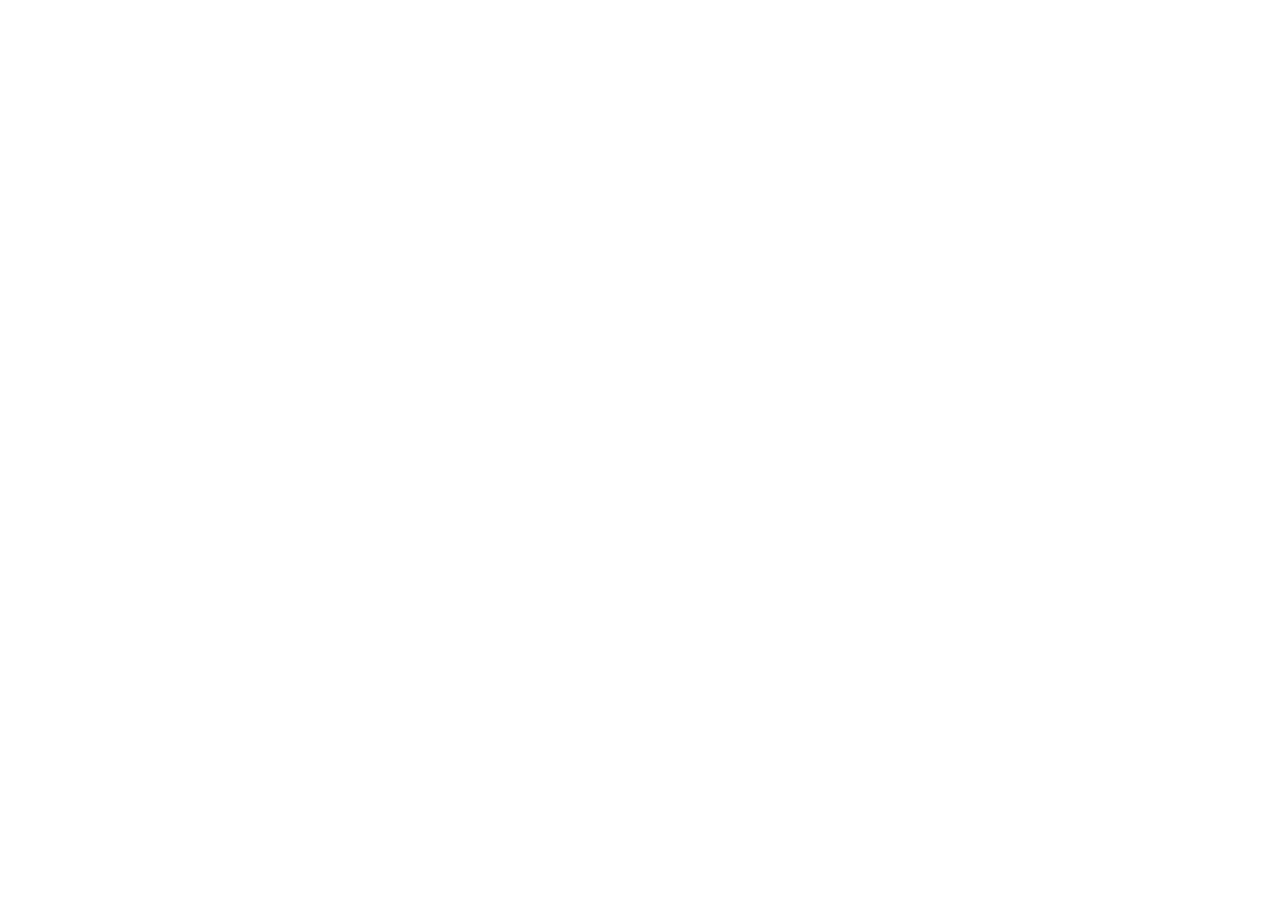
==== index.html @ 4b4266b7 "Nest 1.3 web app" ====
<!doctype html>
<html lang="en">
  <head>
    <meta charset="UTF-8" />
    <link rel="icon" type="image/svg+xml" href="favicon.svg" />
    <!-- Full-bleed, no transparency: iOS rounds the corners itself and would
         paint transparent pixels black. -->
    <link rel="apple-touch-icon" sizes="180x180" href="apple-touch-icon.png" />
    <meta name="viewport" content="width=device-width, initial-scale=1.0, viewport-fit=cover" />
    <meta name="theme-color" content="#002b36" />
    <!-- Installed-app behaviour on iPhone / iPad ("Add to Home Screen"). -->
    <meta name="apple-mobile-web-app-capable" content="yes" />
    <meta name="mobile-web-app-capable" content="yes" />
    <meta name="apple-mobile-web-app-title" content="Nest" />
    <!-- "default" keeps the status bar readable on light and dark themes alike;
         the app content starts below it. -->
    <meta name="apple-mobile-web-app-status-bar-style" content="default" />
    <meta name="application-name" content="Nest" />
    <meta name="format-detection" content="telephone=no" />
    <script>
      // Apply the saved theme before first paint. Without this, React applies
      // the theme in an effect *after* the first render, so a dark-themed user
      // sees a white flash on every load.
      (function () {
        try {
          var raw = localStorage.getItem('nest.settings.v1');
          var s = raw ? JSON.parse(raw) : {};
          var theme = s.theme;
          if (s.themeMode === 'system') {
            var dark = window.matchMedia && window.matchMedia('(prefers-color-scheme: dark)').matches;
            theme = dark ? s.themeDark || 'solarized' : s.themeLight || 'light';
          }
          document.documentElement.setAttribute('data-theme', theme || 'solarized');
        } catch (e) {
          document.documentElement.setAttribute('data-theme', 'solarized');
        }
      })();
    </script>
    <meta
      name="description"
      content="Nest — a note-taking app where folders, notes and canvases nest infinitely. Local-first, fast, private. Works offline on phone and desktop."
    />
    <title>Nest</title>
    <script type="module" crossorigin src="./assets/index-jEzFfhFA.js"></script>
    <link rel="stylesheet" crossorigin href="./assets/index-BgRoJU7R.css">
  <link rel="manifest" href="./manifest.webmanifest"></head>
  <body>
    <div id="root"></div>
  </body>
</html>
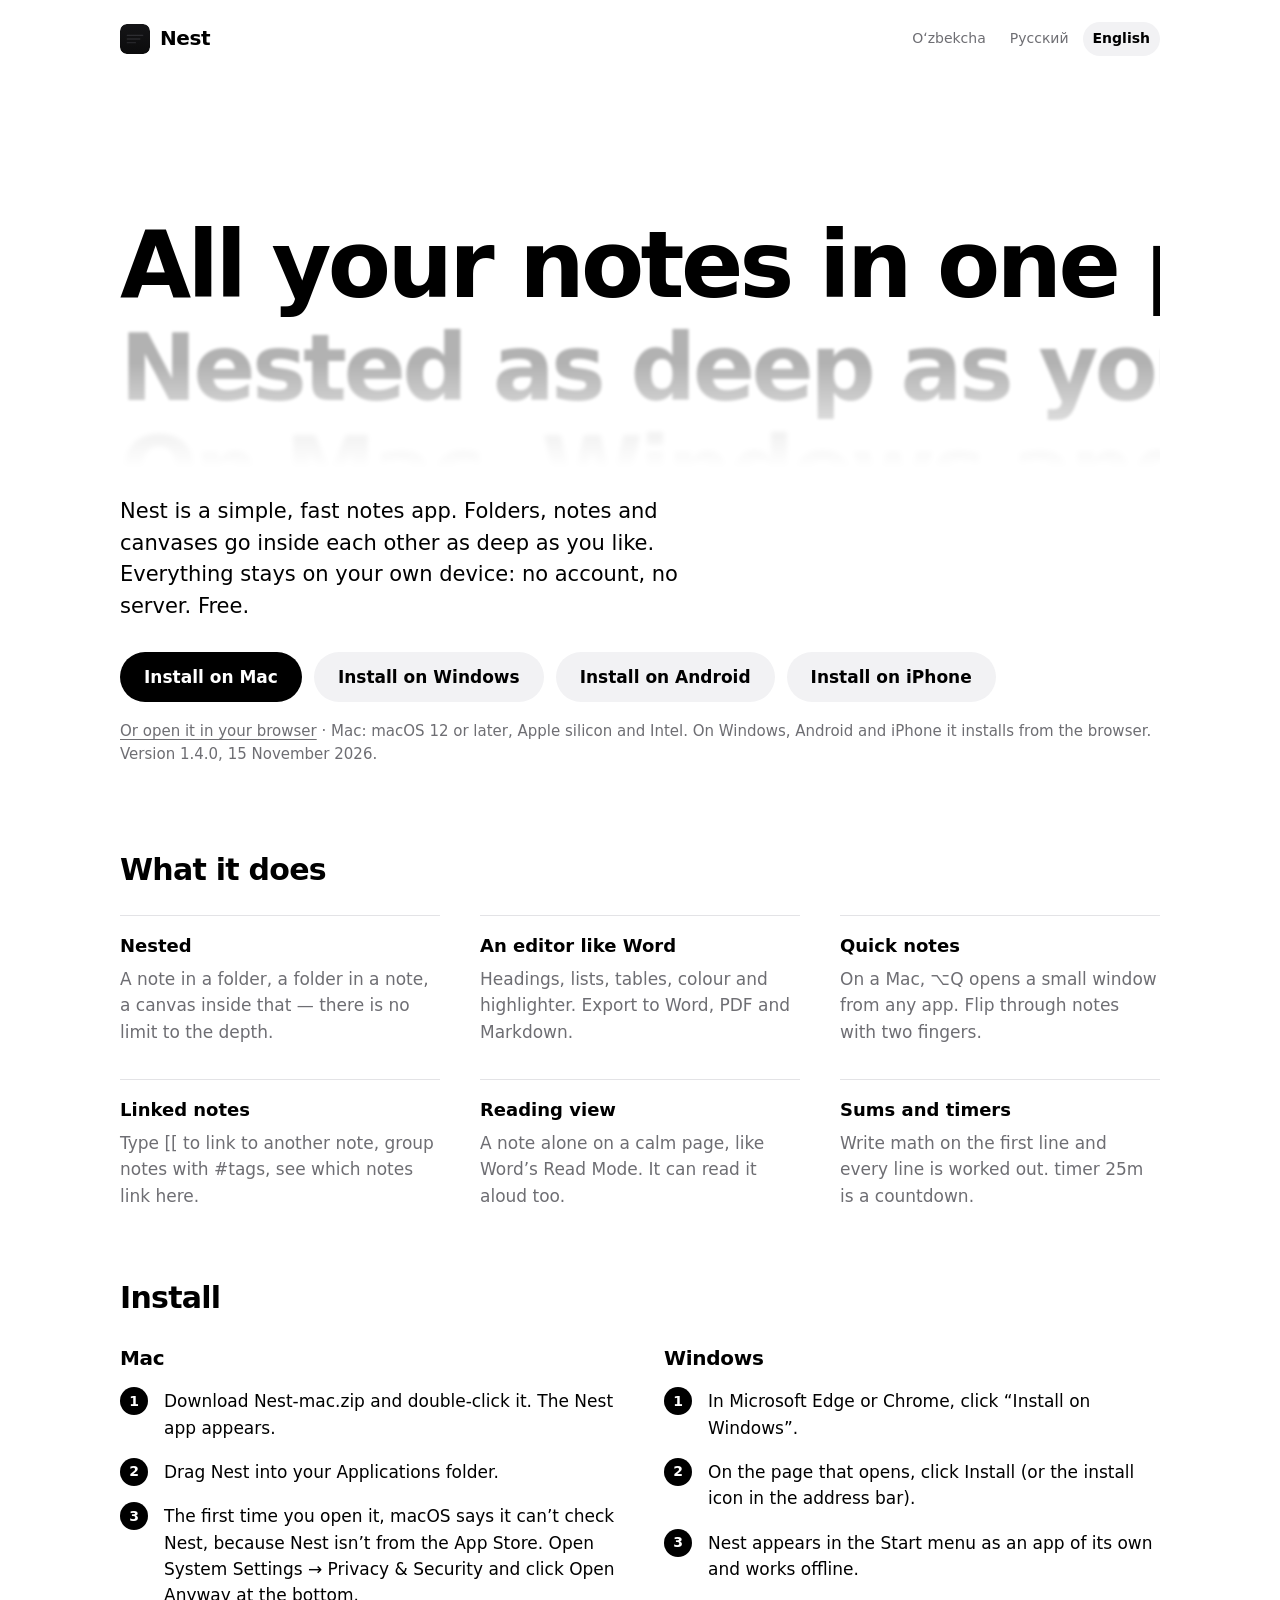
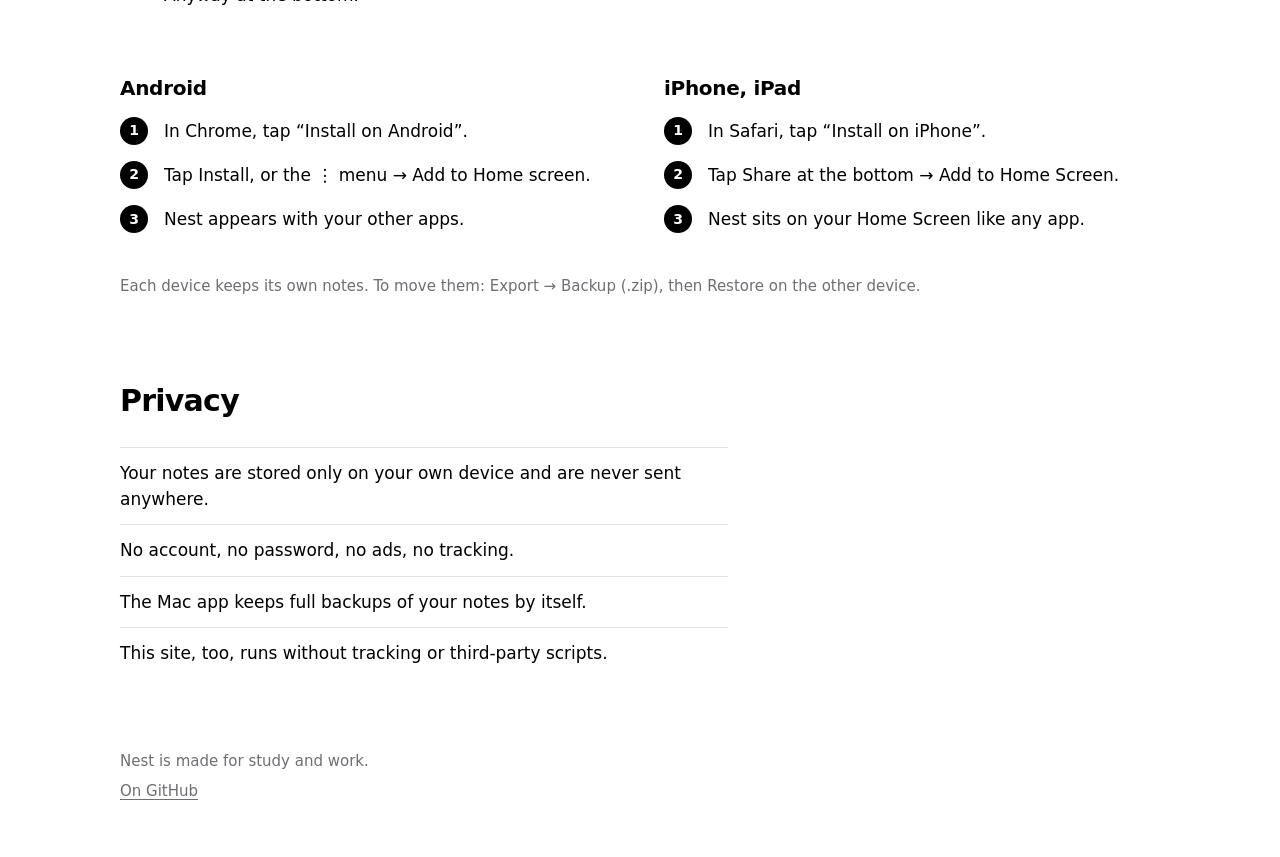
==== commit 0a0549ee: "Nest website: about + install for Mac, Windows, Android, iPhone; the app moves to app/" ====
--- a/index.html
+++ b/index.html
@@ -1,50 +1,168 @@
 <!doctype html>
-<html lang="en">
+<html lang="uz">
   <head>
-    <meta charset="UTF-8" />
-    <link rel="icon" type="image/svg+xml" href="favicon.svg" />
-    <!-- Full-bleed, no transparency: iOS rounds the corners itself and would
-         paint transparent pixels black. -->
-    <link rel="apple-touch-icon" sizes="180x180" href="apple-touch-icon.png" />
-    <meta name="viewport" content="width=device-width, initial-scale=1.0, viewport-fit=cover" />
-    <meta name="theme-color" content="#002b36" />
-    <!-- Installed-app behaviour on iPhone / iPad ("Add to Home Screen"). -->
-    <meta name="apple-mobile-web-app-capable" content="yes" />
-    <meta name="mobile-web-app-capable" content="yes" />
-    <meta name="apple-mobile-web-app-title" content="Nest" />
-    <!-- "default" keeps the status bar readable on light and dark themes alike;
-         the app content starts below it. -->
-    <meta name="apple-mobile-web-app-status-bar-style" content="default" />
-    <meta name="application-name" content="Nest" />
-    <meta name="format-detection" content="telephone=no" />
-    <script>
-      // Apply the saved theme before first paint. Without this, React applies
-      // the theme in an effect *after* the first render, so a dark-themed user
-      // sees a white flash on every load.
-      (function () {
-        try {
-          var raw = localStorage.getItem('nest.settings.v1');
-          var s = raw ? JSON.parse(raw) : {};
-          var theme = s.theme;
-          if (s.themeMode === 'system') {
-            var dark = window.matchMedia && window.matchMedia('(prefers-color-scheme: dark)').matches;
-            theme = dark ? s.themeDark || 'solarized' : s.themeLight || 'light';
-          }
-          document.documentElement.setAttribute('data-theme', theme || 'solarized');
-        } catch (e) {
-          document.documentElement.setAttribute('data-theme', 'solarized');
-        }
-      })();
-    </script>
+    <meta charset="utf-8" />
+    <meta name="viewport" content="width=device-width, initial-scale=1" />
+    <meta name="color-scheme" content="light dark" />
+    <meta name="referrer" content="no-referrer" />
     <meta
       name="description"
-      content="Nest — a note-taking app where folders, notes and canvases nest infinitely. Local-first, fast, private. Works offline on phone and desktop."
+      content="Nest — ichma-ich qaydlar ilovasi: papka, qayd va kanvaslar bir-birining ichida. Internetsiz ishlaydi, qaydlar faqat qurilmangizda. Mac, Windows, Android va iPhone uchun bepul."
     />
-    <title>Nest</title>
-    <script type="module" crossorigin src="./assets/index-jEzFfhFA.js"></script>
-    <link rel="stylesheet" crossorigin href="./assets/index-BgRoJU7R.css">
-  <link rel="manifest" href="./manifest.webmanifest"></head>
+    <title data-i18n-title="title">Nest — qaydlar ilovasi: Mac, Windows, Android, iPhone</title>
+    <link rel="icon" type="image/svg+xml" href="assets/icon.svg" />
+    <link rel="apple-touch-icon" href="apple-touch-icon.png" />
+    <link rel="stylesheet" href="assets/style.css" />
+    <script>
+      // Nest installed from this address before the app moved to app/: open the app.
+      if (window.matchMedia('(display-mode: standalone)').matches || navigator.standalone === true) {
+        location.replace('app/' + location.hash);
+      }
+    </script>
+  </head>
   <body>
-    <div id="root"></div>
+    <header class="top">
+      <a class="brand" href="./">
+        <img src="assets/icon.svg" width="30" height="30" alt="" />
+        Nest
+      </a>
+      <nav class="langs" data-i18n-label="language" aria-label="Til">
+        <button type="button" data-lang="uz" aria-pressed="true">Oʻzbekcha</button>
+        <button type="button" data-lang="ru" aria-pressed="false">Русский</button>
+        <button type="button" data-lang="en" aria-pressed="false">English</button>
+      </nav>
+    </header>
+
+    <main>
+      <section class="hero">
+        <h1 class="sr-only" data-i18n="title">Nest — qaydlar ilovasi: Mac, Windows, Android, iPhone</h1>
+        <div class="lyrics" aria-hidden="true">
+          <ol>
+            <li data-i18n="lyric1">Qaydlaringiz bitta joyda.</li>
+            <li data-i18n="lyric2">Ichma-ich, istalgancha.</li>
+            <li data-i18n="lyric3">Mac, Windows va telefonda.</li>
+            <li data-i18n="lyric4">Internetsiz ham.</li>
+            <li data-i18n="lyric5">Faqat sizniki.</li>
+          </ol>
+        </div>
+        <p class="lead" data-i18n="lead">
+          Nest — oddiy va tez qaydlar ilovasi. Papka, qayd va kanvaslar bir-birining ichiga istalgancha
+          joylashadi. Hammasi oʻz qurilmangizda saqlanadi: akkaunt ham, server ham yoʻq. Bepul.
+        </p>
+        <div class="actions" id="actions">
+          <a class="button" id="get-mac" href="download/Nest-mac.zip" data-platform="mac" data-i18n="getMac">Mac uchun yuklab olish</a>
+          <a class="button" id="get-windows" href="app/?install=windows" data-platform="windows" data-i18n="getWindows">Windows’ga oʻrnatish</a>
+          <a class="button" id="get-android" href="app/?install=android" data-platform="android" data-i18n="getAndroid">Android’ga oʻrnatish</a>
+          <a class="button" id="get-iphone" href="app/?install=ios" data-platform="ios" data-i18n="getIphone">iPhone’ga oʻrnatish</a>
+        </div>
+        <p class="fine">
+          <a href="app/" data-i18n="openWeb">Yoki brauzerda oching</a> ·
+          <span data-i18n="requirements">Mac: macOS 12 yoki yangisi, Apple silicon va Intel. Windows, Android va iPhone’da brauzer orqali oʻrnatiladi.</span>
+          <span id="version"></span>
+        </p>
+      </section>
+
+      <section aria-labelledby="features-title">
+        <h2 id="features-title" data-i18n="featuresTitle">Nima qila oladi</h2>
+        <dl class="features">
+          <div>
+            <dt data-i18n="f1t">Ichma-ich</dt>
+            <dd data-i18n="f1d">Papka ichida qayd, qayd ichida papka, uning ichida kanvas — chuqurlikka chek yoʻq.</dd>
+          </div>
+          <div>
+            <dt data-i18n="f2t">Word’dagidek muharrir</dt>
+            <dd data-i18n="f2d">Sarlavha, roʻyxat, jadval, rang va marker. Word, PDF va Markdown’ga eksport.</dd>
+          </div>
+          <div>
+            <dt data-i18n="f3t">Tezkor qayd</dt>
+            <dd data-i18n="f3d">Mac’da ⌥Q istalgan ilovadan kichik oyna ochadi. Ikki barmoq bilan qaydlarni varaqlaysiz.</dd>
+          </div>
+          <div>
+            <dt data-i18n="f4t">Bogʻlangan qaydlar</dt>
+            <dd data-i18n="f4d">[[ yozib boshqa qaydga havola qoʻying, #teglar bilan guruhlang, qaysi qaydlar shunga bogʻlanganini koʻring.</dd>
+          </div>
+          <div>
+            <dt data-i18n="f5t">Oʻqish rejimi</dt>
+            <dd data-i18n="f5d">Qayd toza sahifada, Word’ning Read Mode’idek. Xohlasangiz, ovoz chiqarib oʻqib beradi.</dd>
+          </div>
+          <div>
+            <dt data-i18n="f6t">Hisob va taymer</dt>
+            <dd data-i18n="f6d">Birinchi qatorga math yozsangiz, har bir qator hisoblanadi. timer 25m — taymer.</dd>
+          </div>
+        </dl>
+      </section>
+
+      <section aria-labelledby="install-title">
+        <h2 id="install-title" data-i18n="installTitle">Oʻrnatish</h2>
+        <div class="columns">
+          <div id="install-mac">
+            <h3>Mac</h3>
+            <ol class="steps">
+              <li data-i18n="mac1">Nest-mac.zip faylini yuklab oling va ustiga ikki marta bosing. Nest ilovasi paydo boʻladi.</li>
+              <li data-i18n="mac2">Nest’ni Applications papkasiga torting.</li>
+              <li data-i18n="mac3">Birinchi ochishda macOS Nest’ni tekshira olmasligini aytadi, chunki Nest App Store’dan emas. System Settings → Privacy &amp; Security boʻlimining pastida Open Anyway’ni bosing.</li>
+            </ol>
+          </div>
+          <div id="install-windows">
+            <h3>Windows</h3>
+            <ol class="steps">
+              <li data-i18n="win1">Microsoft Edge yoki Chrome’da «Windows’ga oʻrnatish» tugmasini bosing.</li>
+              <li data-i18n="win2">Ochilgan sahifada Install’ni bosing (yoki adres qatoridagi oʻrnatish belgisini).</li>
+              <li data-i18n="win3">Nest Start menyusida alohida ilova boʻlib turadi va internetsiz ham ishlaydi.</li>
+            </ol>
+          </div>
+          <div id="install-android">
+            <h3>Android</h3>
+            <ol class="steps">
+              <li data-i18n="and1">Chrome’da «Android’ga oʻrnatish» tugmasini bosing.</li>
+              <li data-i18n="and2">Install’ni bosing yoki menyu ⋮ → Add to Home screen.</li>
+              <li data-i18n="and3">Nest ilovalar roʻyxatida paydo boʻladi.</li>
+            </ol>
+          </div>
+          <div id="install-ios">
+            <h3>iPhone, iPad</h3>
+            <ol class="steps">
+              <li data-i18n="ios1">Safari’da «iPhone’ga oʻrnatish» tugmasini bosing.</li>
+              <li data-i18n="ios2">Pastdagi Share (Ulashish) → Add to Home Screen.</li>
+              <li data-i18n="ios3">Nest bosh ekranda ilova boʻlib turadi.</li>
+            </ol>
+          </div>
+        </div>
+        <p class="fine" data-i18n="syncNote">
+          Qaydlar har bir qurilmada alohida saqlanadi. Boshqa qurilmaga koʻchirish uchun: Export → Backup (.zip), keyin
+          yangi joyda Restore.
+        </p>
+      </section>
+
+      <section aria-labelledby="verify-title" id="verify" hidden>
+        <h2 id="verify-title" data-i18n="checksumTitle">Fayl toʻgʻriligini tekshirish</h2>
+        <p>
+          <span data-i18n="checksumText">Yuklab olingan fayl shu yerdagi bilan aynan bir xil ekanini SHA‑256 orqali tekshirish mumkin. Mac’da Terminal’da:</span>
+          <code class="command">shasum -a 256 Nest-mac.zip</code>
+        </p>
+        <dl class="sums">
+          <dt>Nest-mac.zip</dt>
+          <dd><code id="sum-mac">—</code></dd>
+        </dl>
+      </section>
+
+      <section aria-labelledby="privacy-title">
+        <h2 id="privacy-title" data-i18n="privacyTitle">Maxfiylik</h2>
+        <ul class="plain">
+          <li data-i18n="p1">Qaydlaringiz faqat oʻz qurilmangizda saqlanadi va hech qanday serverga yuborilmaydi.</li>
+          <li data-i18n="p2">Akkaunt, parol, reklama va kuzatuv yoʻq.</li>
+          <li data-i18n="p3">Mac ilovasi qaydlarning toʻliq zaxira nusxasini oʻzi yozib boradi.</li>
+          <li data-i18n="p4">Bu sayt ham kuzatuvsiz va begona skriptlarsiz ishlaydi.</li>
+        </ul>
+      </section>
+    </main>
+
+    <footer class="foot">
+      <p data-i18n="footer">Nest oʻqish va ishlash uchun qilingan.</p>
+      <p><a href="https://github.com/student727499-cell/nest" data-i18n="footerSource">GitHub’da</a></p>
+    </footer>
+
+    <script src="assets/i18n.js"></script>
+    <script src="assets/site.js"></script>
   </body>
 </html>
--- a/assets/style.css
+++ b/assets/style.css
@@ -0,0 +1,464 @@
+/* Nest website: quiet black and white like the app's icon, in the system typeface. */
+
+:root {
+  --paper: #ffffff;
+  --ink: #000000;
+  --mute: #6e6e73;
+  --line: #e3e3e6;
+  --soft: #f2f2f4;
+  --soft-hover: #e8e8eb;
+  --measure: 38rem;
+  --page: 68rem;
+  --gutter: 24px;
+  color-scheme: light;
+}
+
+@media (prefers-color-scheme: dark) {
+  :root {
+    --paper: #000000;
+    --ink: #ffffff;
+    --mute: #a1a1a6;
+    --line: #2b2b2e;
+    --soft: #1c1c1e;
+    --soft-hover: #2a2a2d;
+    color-scheme: dark;
+  }
+}
+
+*,
+*::before,
+*::after {
+  box-sizing: border-box;
+}
+
+html {
+  -webkit-text-size-adjust: 100%;
+  text-size-adjust: 100%;
+}
+
+body {
+  margin: 0;
+  background: var(--paper);
+  color: var(--ink);
+  font-family: -apple-system, BlinkMacSystemFont, "SF Pro Text", "SF Pro Display", system-ui, "Segoe UI", Roboto, "Helvetica Neue", Arial, sans-serif;
+  font-size: 17px;
+  line-height: 1.55;
+  -webkit-font-smoothing: antialiased;
+}
+
+a {
+  color: inherit;
+  text-underline-offset: 0.18em;
+  text-decoration-thickness: 1px;
+}
+
+a:hover {
+  text-decoration-thickness: 2px;
+}
+
+:focus-visible {
+  outline: 2px solid var(--ink);
+  outline-offset: 3px;
+  border-radius: 4px;
+}
+
+code {
+  font-family: ui-monospace, "SF Mono", Menlo, Consolas, monospace;
+  font-size: 0.86em;
+}
+
+.sr-only {
+  position: absolute;
+  width: 1px;
+  height: 1px;
+  margin: -1px;
+  padding: 0;
+  overflow: hidden;
+  clip: rect(0 0 0 0);
+  white-space: nowrap;
+  border: 0;
+}
+
+/* Top bar ---------------------------------------------------------------------------------- */
+
+.top {
+  max-width: var(--page);
+  margin: 0 auto;
+  padding: 22px var(--gutter);
+  display: flex;
+  align-items: center;
+  justify-content: space-between;
+  gap: 16px;
+}
+
+.brand {
+  display: inline-flex;
+  align-items: center;
+  gap: 10px;
+  font-size: 20px;
+  font-weight: 700;
+  letter-spacing: -0.02em;
+  text-decoration: none;
+}
+
+.brand img {
+  display: block;
+  border-radius: 7px;
+}
+
+@media (prefers-color-scheme: dark) {
+  .brand img {
+    box-shadow: 0 0 0 1px var(--line);
+  }
+}
+
+.langs {
+  display: flex;
+  gap: 4px;
+}
+
+.langs button {
+  appearance: none;
+  border: 0;
+  background: transparent;
+  color: var(--mute);
+  font: inherit;
+  font-size: 14px;
+  padding: 6px 10px;
+  border-radius: 999px;
+  cursor: pointer;
+}
+
+.langs button:hover {
+  color: var(--ink);
+}
+
+.langs button[aria-pressed="true"] {
+  color: var(--ink);
+  background: var(--soft);
+  font-weight: 600;
+}
+
+/* Page ------------------------------------------------------------------------------------- */
+
+main,
+.foot {
+  max-width: var(--page);
+  margin: 0 auto;
+  padding: 0 var(--gutter);
+}
+
+section {
+  padding: 72px 0 0;
+}
+
+h2 {
+  margin: 0 0 28px;
+  font-size: 30px;
+  line-height: 1.15;
+  font-weight: 700;
+  letter-spacing: -0.025em;
+}
+
+h3 {
+  margin: 0 0 14px;
+  font-size: 20px;
+  font-weight: 700;
+  letter-spacing: -0.015em;
+}
+
+p {
+  margin: 0 0 14px;
+}
+
+.fine {
+  color: var(--mute);
+  font-size: 15px;
+}
+
+/* Hero: the lines move by, one in focus ---------------------------------------------------- */
+
+.hero {
+  padding-top: 40px;
+}
+
+.lyrics {
+  --line-height: 1.12em;
+  font-size: clamp(40px, 7.4vw, 92px);
+  font-weight: 800;
+  letter-spacing: -0.04em;
+  line-height: var(--line-height);
+  height: calc(var(--line-height) * 3.4);
+  overflow: hidden;
+  -webkit-mask-image: linear-gradient(to bottom, transparent 0, #000 22%, #000 70%, transparent 100%);
+  mask-image: linear-gradient(to bottom, transparent 0, #000 22%, #000 70%, transparent 100%);
+  margin: 0 0 28px;
+  user-select: none;
+}
+
+.lyrics ol {
+  list-style: none;
+  margin: 0;
+  padding: 0;
+  transition: transform 0.8s cubic-bezier(0.22, 0.8, 0.24, 1);
+}
+
+.lyrics li {
+  white-space: nowrap;
+  transition: opacity 0.8s ease, filter 0.8s ease;
+  opacity: 0.12;
+  filter: blur(3.5px);
+}
+
+.lyrics li[data-d="0"] {
+  opacity: 1;
+  filter: none;
+}
+
+.lyrics li[data-d="1"] {
+  opacity: 0.3;
+  filter: blur(1.4px);
+}
+
+.lyrics li[data-d="2"] {
+  opacity: 0.16;
+  filter: blur(2.6px);
+}
+
+.lyrics.still ol,
+.lyrics.still li {
+  transition: none;
+}
+
+.lead {
+  max-width: var(--measure);
+  font-size: 21px;
+  line-height: 1.5;
+  margin-bottom: 30px;
+}
+
+.actions {
+  display: flex;
+  flex-wrap: wrap;
+  gap: 12px;
+  margin-bottom: 18px;
+}
+
+.button {
+  display: inline-flex;
+  align-items: center;
+  justify-content: center;
+  min-height: 50px;
+  padding: 0 24px;
+  border-radius: 999px;
+  background: var(--soft);
+  color: var(--ink);
+  font-weight: 600;
+  font-size: 17px;
+  text-decoration: none;
+  border: 0;
+  cursor: pointer;
+  font-family: inherit;
+}
+
+.button:hover {
+  background: var(--soft-hover);
+  text-decoration: none;
+}
+
+.button.primary {
+  background: var(--ink);
+  color: var(--paper);
+}
+
+.button.primary:hover {
+  opacity: 0.86;
+}
+
+/* Features --------------------------------------------------------------------------------- */
+
+.features {
+  display: grid;
+  grid-template-columns: repeat(3, minmax(0, 1fr));
+  gap: 34px 40px;
+  margin: 0;
+}
+
+.features div {
+  border-top: 1px solid var(--line);
+  padding-top: 16px;
+}
+
+.features dt {
+  font-weight: 700;
+  font-size: 18px;
+  margin-bottom: 6px;
+}
+
+.features dd {
+  margin: 0;
+  color: var(--mute);
+}
+
+/* Install: real steps, so they are numbered ------------------------------------------------ */
+
+.columns {
+  display: grid;
+  grid-template-columns: repeat(2, minmax(0, 1fr));
+  gap: 40px 48px;
+  margin-bottom: 18px;
+}
+
+.steps {
+  list-style: none;
+  counter-reset: step;
+  margin: 0 0 6px;
+  padding: 0;
+}
+
+.steps li {
+  counter-increment: step;
+  position: relative;
+  padding: 0 0 18px 44px;
+  max-width: var(--measure);
+}
+
+.steps li::before {
+  content: counter(step);
+  position: absolute;
+  left: 0;
+  top: -1px;
+  width: 28px;
+  height: 28px;
+  border-radius: 50%;
+  background: var(--ink);
+  color: var(--paper);
+  font-size: 14px;
+  font-weight: 700;
+  display: grid;
+  place-items: center;
+}
+
+/* Checksum --------------------------------------------------------------------------------- */
+
+.sums {
+  display: grid;
+  grid-template-columns: max-content minmax(0, 1fr);
+  gap: 10px 20px;
+  margin: 18px 0 0;
+}
+
+.sums dt {
+  font-weight: 600;
+}
+
+.sums dd {
+  margin: 0;
+  color: var(--mute);
+  overflow-wrap: anywhere;
+}
+
+.command {
+  display: inline-block;
+  background: var(--soft);
+  border-radius: 8px;
+  padding: 2px 8px;
+  overflow-wrap: anywhere;
+  user-select: all;
+}
+
+/* Privacy ---------------------------------------------------------------------------------- */
+
+.plain {
+  list-style: none;
+  margin: 0;
+  padding: 0;
+  max-width: var(--measure);
+}
+
+.plain li {
+  padding: 12px 0;
+  border-top: 1px solid var(--line);
+}
+
+/* Footer ----------------------------------------------------------------------------------- */
+
+.foot {
+  padding-top: 72px;
+  padding-bottom: 48px;
+  color: var(--mute);
+  font-size: 15px;
+}
+
+.foot p {
+  margin: 0 0 6px;
+}
+
+/* Small screens ---------------------------------------------------------------------------- */
+
+@media (max-width: 760px) {
+  :root {
+    --gutter: 16px;
+  }
+
+  section {
+    padding-top: 56px;
+  }
+
+  .features {
+    grid-template-columns: minmax(0, 1fr);
+    gap: 22px;
+  }
+
+  .columns {
+    grid-template-columns: minmax(0, 1fr);
+    gap: 28px;
+  }
+
+  .lead {
+    font-size: 19px;
+  }
+
+  .actions .button {
+    flex: 1 1 100%;
+  }
+
+  .lyrics {
+    font-size: clamp(30px, 9vw, 44px);
+    height: calc(var(--line-height) * 4.6);
+  }
+
+  .lyrics li {
+    white-space: normal;
+  }
+
+  .sums {
+    grid-template-columns: minmax(0, 1fr);
+    gap: 4px;
+  }
+}
+
+@media (min-width: 761px) and (max-width: 1000px) {
+  .features {
+    grid-template-columns: repeat(2, minmax(0, 1fr));
+  }
+}
+
+@media (prefers-reduced-motion: reduce) {
+  .lyrics {
+    height: auto;
+    -webkit-mask-image: none;
+    mask-image: none;
+  }
+
+  .lyrics li,
+  .lyrics li[data-d] {
+    opacity: 1;
+    filter: none;
+    transition: none;
+  }
+
+  .lyrics li[aria-hidden="true"] {
+    display: none;
+  }
+}
